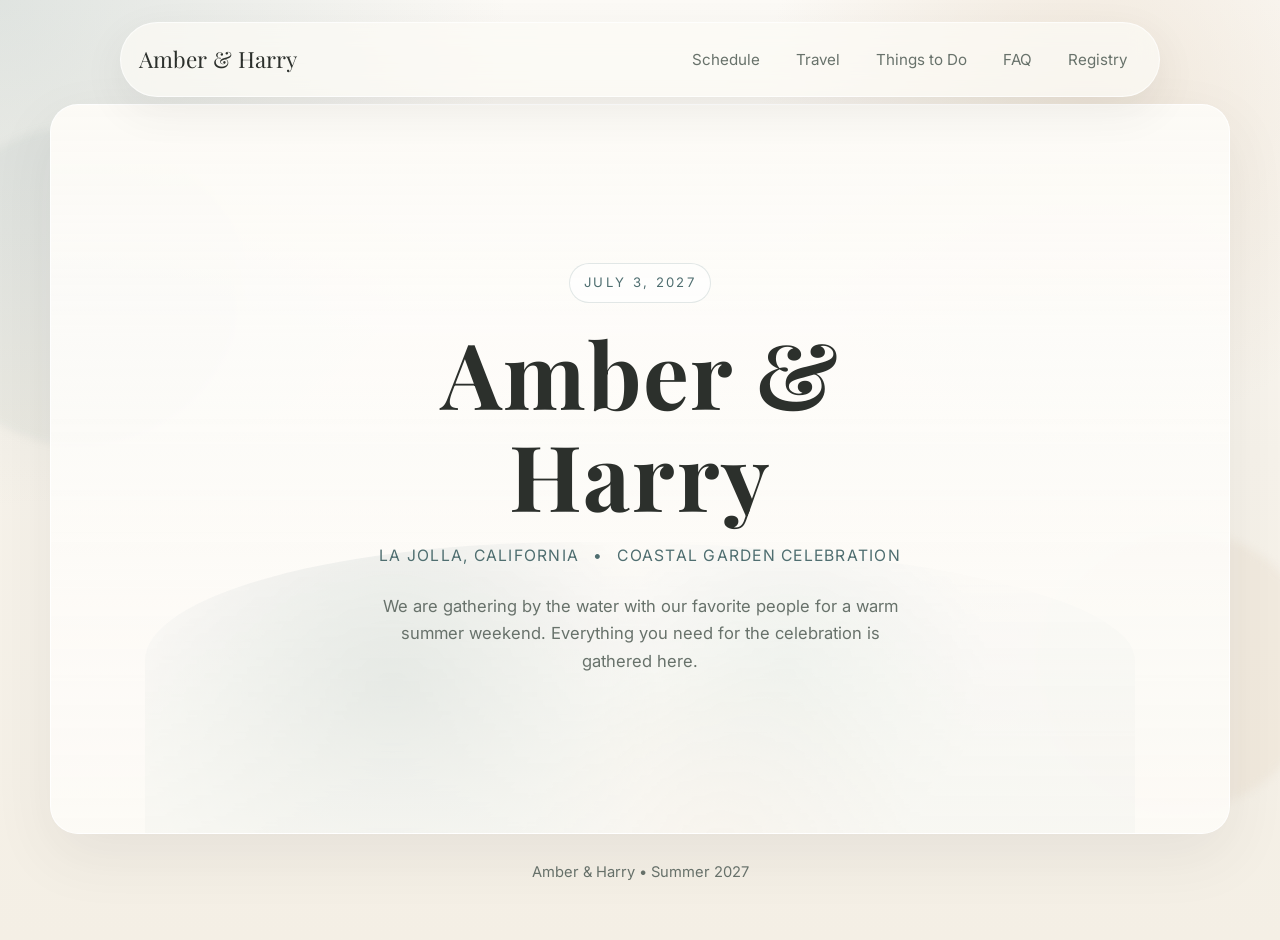
==== index.html @ a706f2f2 "Initial commit" ====
<!DOCTYPE html>
<html lang="en">
<head>
    <meta charset="UTF-8">
    <meta name="viewport" content="width=device-width, initial-scale=1.0">
    <title>Amber & Harry Wedding</title>
    <link rel="preconnect" href="https://fonts.googleapis.com">
    <link rel="preconnect" href="https://fonts.gstatic.com" crossorigin>
    <link href="https://fonts.googleapis.com/css2?family=Inter:wght@400;500;600;700&family=Playfair+Display:wght@600;700&display=swap" rel="stylesheet">
    <link rel="stylesheet" href="styles.css">
</head>
<body>
    <div class="site-shell">
        <nav class="navbar" aria-label="Primary">
            <a class="brand-link" href="index.html">Amber &amp; Harry</a>
            <div class="nav-right">
                <a href="schedule.html">Schedule</a>
                <a href="travel.html">Travel</a>
                <a href="things-to-do.html">Things to Do</a>
                <a href="faq.html">FAQ</a>
                <a href="registry.html">Registry</a>
            </div>
        </nav>

        <main class="hero panel">
            <div class="hero-content">
                <span class="hero-kicker">July 3, 2027</span>
                <h1>Amber &amp; Harry</h1>
                <div class="hero-details">
                    <span>La Jolla, California</span>
                    <span>•</span>
                    <span>Coastal garden celebration</span>
                </div>
                <p class="hero-summary">
                    We are gathering by the water with our favorite people for a warm summer weekend. Everything you need for the celebration is gathered here.
                </p>
            </div>
        </main>

        <footer>
            <p>Amber &amp; Harry • Summer 2027</p>
        </footer>
    </div>
</body>
</html>
---- styles.css ----
:root {
    --bg: #f6f2ea;
    --bg-soft: #fcfaf5;
    --surface: rgba(255, 255, 255, 0.72);
    --surface-strong: rgba(255, 255, 255, 0.88);
    --text: #2c302c;
    --muted: #68726b;
    --accent: #6e8b8a;
    --accent-deep: #4f6e70;
    --sand: #e6d7c4;
    --line: rgba(79, 110, 112, 0.22);
    --shadow: 0 22px 60px rgba(62, 70, 66, 0.08);
    --container: 780px;
    --radius: 28px;
}

* {
    box-sizing: border-box;
    margin: 0;
    padding: 0;
}

html {
    scroll-behavior: smooth;
}

body {
    min-height: 100vh;
    font-family: "Inter", sans-serif;
    color: var(--text);
    background:
        radial-gradient(circle at top left, rgba(110, 139, 138, 0.2), transparent 32%),
        radial-gradient(circle at 85% 12%, rgba(230, 215, 196, 0.55), transparent 24%),
        linear-gradient(180deg, #fcfaf6 0%, var(--bg) 48%, #f4efe5 100%);
    line-height: 1.65;
    padding: 104px 24px 48px;
}

body::before,
body::after {
    content: "";
    position: fixed;
    z-index: -1;
    border-radius: 999px;
    filter: blur(4px);
    pointer-events: none;
}

body::before {
    width: 320px;
    height: 320px;
    top: 14%;
    left: -80px;
    background: rgba(110, 139, 138, 0.08);
}

body::after {
    width: 280px;
    height: 280px;
    right: -40px;
    bottom: 10%;
    background: rgba(230, 215, 196, 0.28);
}

a {
    color: inherit;
}

img,
svg {
    display: block;
}

h1,
h2,
h3,
h4 {
    font-family: "Playfair Display", serif;
    font-weight: 700;
    letter-spacing: 0.02em;
    line-height: 1.12;
}

p {
    color: var(--muted);
}

.site-shell {
    max-width: 1180px;
    margin: 0 auto;
}

.container {
    width: min(100%, var(--container));
    margin: 0 auto;
}

.navbar {
    position: fixed;
    top: 22px;
    left: 50%;
    transform: translateX(-50%);
    width: min(calc(100% - 28px), 1040px);
    display: flex;
    align-items: center;
    justify-content: space-between;
    gap: 20px;
    padding: 14px 18px;
    border: 1px solid rgba(255, 255, 255, 0.65);
    border-radius: 999px;
    background: rgba(252, 250, 245, 0.76);
    backdrop-filter: blur(14px);
    box-shadow: 0 14px 40px rgba(62, 70, 66, 0.08);
    z-index: 20;
}

.brand-link {
    text-decoration: none;
    font-family: "Playfair Display", serif;
    font-size: 1.4rem;
    color: var(--text);
}

.nav-right {
    display: flex;
    align-items: center;
    justify-content: center;
    gap: 8px;
    flex-wrap: wrap;
}

.nav-right a {
    text-decoration: none;
    color: var(--muted);
    font-size: 0.95rem;
    padding: 10px 14px;
    border-radius: 999px;
    transition: color 180ms ease, background-color 180ms ease, transform 180ms ease;
}

.nav-right a:hover,
.nav-right a.active {
    color: var(--text);
    background: rgba(110, 139, 138, 0.11);
    transform: translateY(-1px);
}

.page {
    padding: 36px 0 64px;
}

.page-header {
    text-align: center;
    margin-bottom: 52px;
}

.eyebrow {
    display: inline-block;
    margin-bottom: 16px;
    color: var(--accent-deep);
    font-size: 0.8rem;
    font-weight: 600;
    letter-spacing: 0.22em;
    text-transform: uppercase;
}

.page-header h1 {
    font-size: clamp(2.6rem, 6vw, 4rem);
    margin-bottom: 14px;
}

.page-header p {
    max-width: 620px;
    margin: 0 auto;
    font-size: 1.02rem;
}

.panel {
    background: linear-gradient(180deg, var(--surface-strong), var(--surface));
    border: 1px solid rgba(255, 255, 255, 0.8);
    border-radius: var(--radius);
    box-shadow: var(--shadow);
}

.hero {
    position: relative;
    overflow: hidden;
    min-height: calc(100vh - 170px);
    padding: clamp(72px, 12vw, 120px) 28px;
    display: grid;
    place-items: center;
}

.hero::before {
    content: "";
    position: absolute;
    inset: auto 8% -18% 8%;
    height: 58%;
    background:
        radial-gradient(circle at 25% 35%, rgba(110, 139, 138, 0.48), transparent 34%),
        radial-gradient(circle at 65% 30%, rgba(163, 192, 189, 0.38), transparent 28%),
        radial-gradient(circle at 58% 72%, rgba(230, 215, 196, 0.78), transparent 30%),
        linear-gradient(180deg, rgba(255, 255, 255, 0) 0%, rgba(96, 137, 144, 0.26) 100%);
    border-radius: 44% 56% 0 0 / 28% 28% 0 0;
    opacity: 0.95;
}

.hero::after {
    content: "";
    position: absolute;
    inset: 0;
    background:
        linear-gradient(180deg, rgba(252, 250, 245, 0.95) 0%, rgba(252, 250, 245, 0.4) 32%, rgba(252, 250, 245, 0.82) 100%);
    pointer-events: none;
}

.hero-content {
    position: relative;
    z-index: 1;
    text-align: center;
    max-width: 680px;
}

.hero-kicker {
    display: inline-block;
    margin-bottom: 18px;
    padding: 8px 14px;
    border: 1px solid rgba(110, 139, 138, 0.2);
    border-radius: 999px;
    background: rgba(255, 255, 255, 0.54);
    color: var(--accent-deep);
    font-size: 0.82rem;
    letter-spacing: 0.18em;
    text-transform: uppercase;
}

.hero h1 {
    font-size: clamp(3.4rem, 8vw, 5.7rem);
    margin-bottom: 18px;
}

.hero-details {
    display: flex;
    justify-content: center;
    gap: 14px;
    flex-wrap: wrap;
    margin-bottom: 24px;
    color: var(--accent-deep);
    font-size: 0.98rem;
    letter-spacing: 0.08em;
    text-transform: uppercase;
}

.hero-summary {
    max-width: 520px;
    margin: 0 auto;
    font-size: 1.04rem;
}

.btn {
    display: inline-flex;
    align-items: center;
    justify-content: center;
    gap: 8px;
    min-height: 46px;
    padding: 0 18px;
    border: 1px solid rgba(79, 110, 112, 0.22);
    border-radius: 999px;
    background: rgba(255, 255, 255, 0.6);
    color: var(--text);
    text-decoration: none;
    font-weight: 600;
    transition: transform 180ms ease, background-color 180ms ease, border-color 180ms ease;
}

.btn:hover {
    transform: translateY(-1px);
    border-color: rgba(79, 110, 112, 0.42);
    background: rgba(255, 255, 255, 0.82);
}

.btn-primary {
    background: var(--accent-deep);
    border-color: var(--accent-deep);
    color: #f8f4ec;
}

.btn-primary:hover {
    background: #446264;
    border-color: #446264;
}

.schedule-list,
.travel-stack,
.recommendation-list {
    display: grid;
    gap: 22px;
}

.schedule-item {
    display: grid;
    grid-template-columns: minmax(0, 1fr) 1px minmax(0, 1.2fr);
    align-items: stretch;
    gap: 26px;
    padding: 30px 32px;
}

.schedule-main,
.schedule-side {
    display: flex;
    flex-direction: column;
    justify-content: center;
    gap: 8px;
}

.schedule-main h2 {
    font-size: 1.8rem;
}

.schedule-time {
    color: var(--accent-deep);
    font-weight: 600;
    letter-spacing: 0.14em;
    text-transform: uppercase;
    font-size: 0.85rem;
}

.schedule-divider {
    background: linear-gradient(180deg, transparent 0%, var(--line) 18%, var(--line) 82%, transparent 100%);
}

.schedule-side h3 {
    font-size: 1.3rem;
}

.schedule-side p {
    font-size: 0.98rem;
}

.travel-overview,
.registry-copy {
    text-align: center;
    margin-bottom: 34px;
}

.location-meta {
    display: grid;
    gap: 10px;
    margin: 6px 0 2px;
}

.location-address {
    color: var(--muted);
    font-size: 0.95rem;
}

.travel-stack {
    gap: 20px;
}

.travel-item {
    padding: 28px 30px;
    text-align: center;
}

.travel-icon {
    width: 52px;
    height: 52px;
    margin: 0 auto 16px;
    display: grid;
    place-items: center;
    border-radius: 50%;
    background: rgba(110, 139, 138, 0.12);
    color: var(--accent-deep);
}

.travel-item h2,
.travel-item h3 {
    font-size: 1.55rem;
    margin-bottom: 10px;
}

.travel-meta {
    margin: 10px 0 18px;
    color: var(--accent-deep);
    font-weight: 600;
    letter-spacing: 0.06em;
    text-transform: uppercase;
    font-size: 0.82rem;
}

.filter-bar {
    display: flex;
    justify-content: center;
    flex-wrap: wrap;
    gap: 10px;
    margin-bottom: 30px;
}

.filter-button {
    appearance: none;
    border: 1px solid rgba(79, 110, 112, 0.18);
    background: rgba(255, 255, 255, 0.56);
    color: var(--muted);
    border-radius: 999px;
    padding: 11px 18px;
    font: inherit;
    font-weight: 600;
    cursor: pointer;
    transition: background-color 180ms ease, color 180ms ease, transform 180ms ease, border-color 180ms ease;
}

.filter-button:hover {
    transform: translateY(-1px);
    border-color: rgba(79, 110, 112, 0.34);
}

.filter-button.is-active {
    background: var(--accent-deep);
    color: #f8f4ec;
    border-color: var(--accent-deep);
}

.recommendation-list {
    gap: 18px;
}

.recommendation {
    padding: 28px 30px;
    text-align: center;
}

.recommendation-tag {
    display: inline-block;
    margin-bottom: 12px;
    color: var(--accent-deep);
    font-size: 0.76rem;
    font-weight: 700;
    letter-spacing: 0.18em;
    text-transform: uppercase;
}

.recommendation h2,
.recommendation h3 {
    font-size: 1.5rem;
    margin-bottom: 10px;
}

.recommendation p {
    margin-bottom: 18px;
}

.recommendation[hidden] {
    display: none;
}

.registry {
    min-height: calc(100vh - 240px);
    display: grid;
    place-items: center;
}

.faq-list {
    display: grid;
    gap: 18px;
}

.faq-item {
    padding: 0;
    overflow: hidden;
}

.faq-item summary {
    list-style: none;
    display: flex;
    align-items: center;
    justify-content: space-between;
    gap: 20px;
    width: 100%;
    padding: 24px 28px;
    cursor: pointer;
}

.faq-item summary::-webkit-details-marker {
    display: none;
}

.faq-item summary:focus-visible {
    outline: 2px solid rgba(79, 110, 112, 0.45);
    outline-offset: -2px;
    border-radius: var(--radius);
}

.faq-question {
    font-size: 1.35rem;
}

.faq-toggle {
    flex: 0 0 auto;
    color: var(--accent-deep);
    font-size: 1.5rem;
    line-height: 1;
    transition: transform 180ms ease, color 180ms ease;
}

.faq-item[open] .faq-toggle {
    transform: rotate(-90deg);
}

.faq-answer {
    padding: 0 28px 24px;
}

.faq-answer p {
    max-width: 620px;
}

.registry-card {
    padding: clamp(36px, 8vw, 60px);
    text-align: center;
}

.registry-card h1 {
    font-size: clamp(2.6rem, 6vw, 4rem);
    margin-bottom: 14px;
}

.registry-card p {
    max-width: 560px;
    margin: 0 auto 26px;
}

footer {
    padding: 26px 0 8px;
    text-align: center;
}

footer p {
    color: var(--muted);
    font-size: 0.92rem;
}

@media (max-width: 900px) {
    body {
        padding-top: 122px;
    }

    .navbar {
        width: min(calc(100% - 20px), 980px);
        top: 16px;
        border-radius: 28px;
        padding: 14px;
        flex-direction: column;
    }

    .brand-link {
        font-size: 1.3rem;
    }
}

@media (max-width: 720px) {
    body {
        padding: 132px 16px 32px;
    }

    .page {
        padding: 20px 0 44px;
    }

    .page-header {
        margin-bottom: 34px;
    }

    .hero {
        min-height: calc(100vh - 210px);
        padding: 64px 22px;
    }

    .hero-details {
        gap: 8px;
        font-size: 0.85rem;
    }

    .schedule-item {
        grid-template-columns: 1fr;
        gap: 18px;
        padding: 26px 22px;
    }

    .schedule-divider {
        display: none;
    }

    .travel-item,
    .recommendation,
    .registry-card {
        padding: 24px 22px;
    }
}
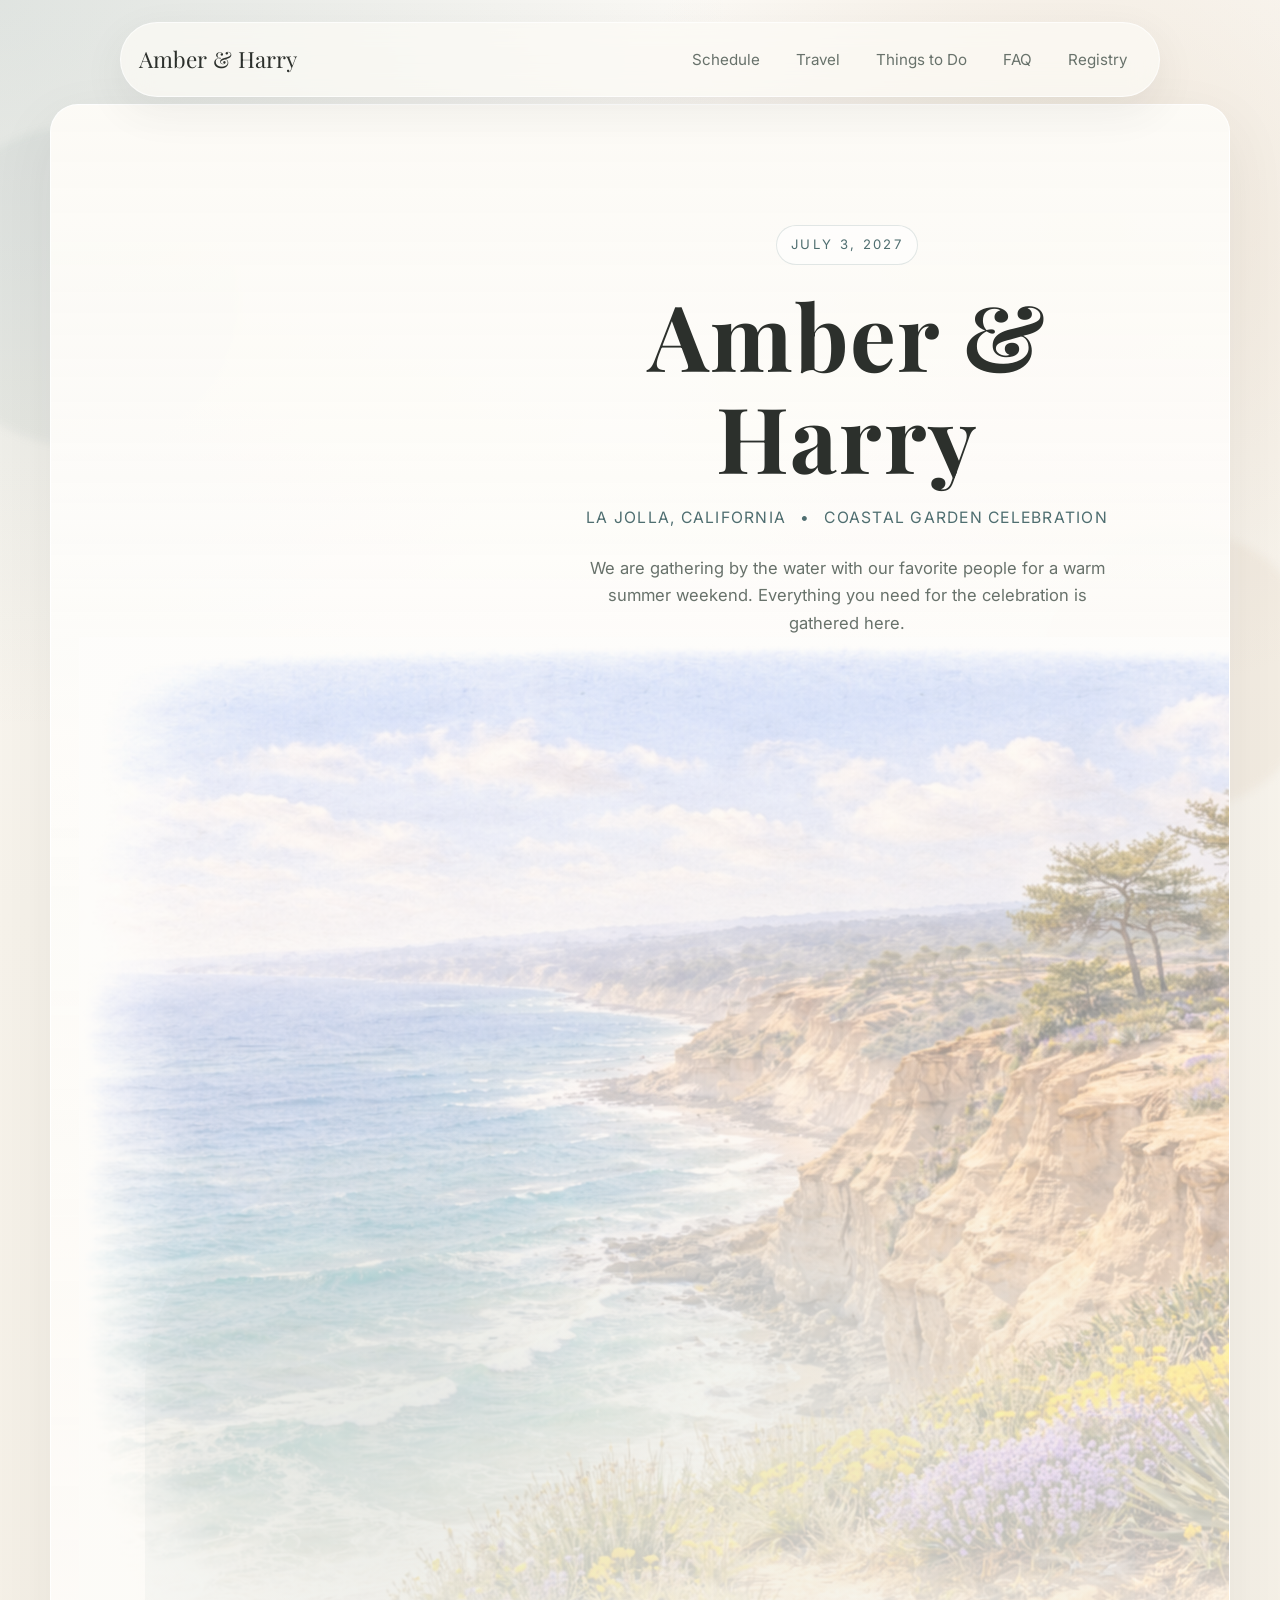
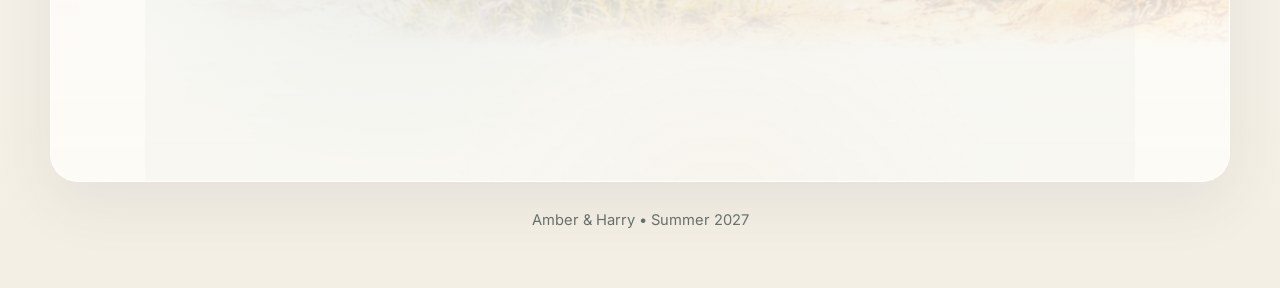
==== commit 6df2ef10: "Update index.html" ====
--- a/index.html
+++ b/index.html
@@ -35,6 +35,11 @@
                     We are gathering by the water with our favorite people for a warm summer weekend. Everything you need for the celebration is gathered here.
                 </p>
             </div>
+            <div class="hero-media">
+                <figure class="editorial-image editorial-image--hero">
+                    <img src="images/Torrey Pines.png" alt="Coastal Torrey Pines landscape">
+                </figure>
+            </div>
         </main>
 
         <footer>
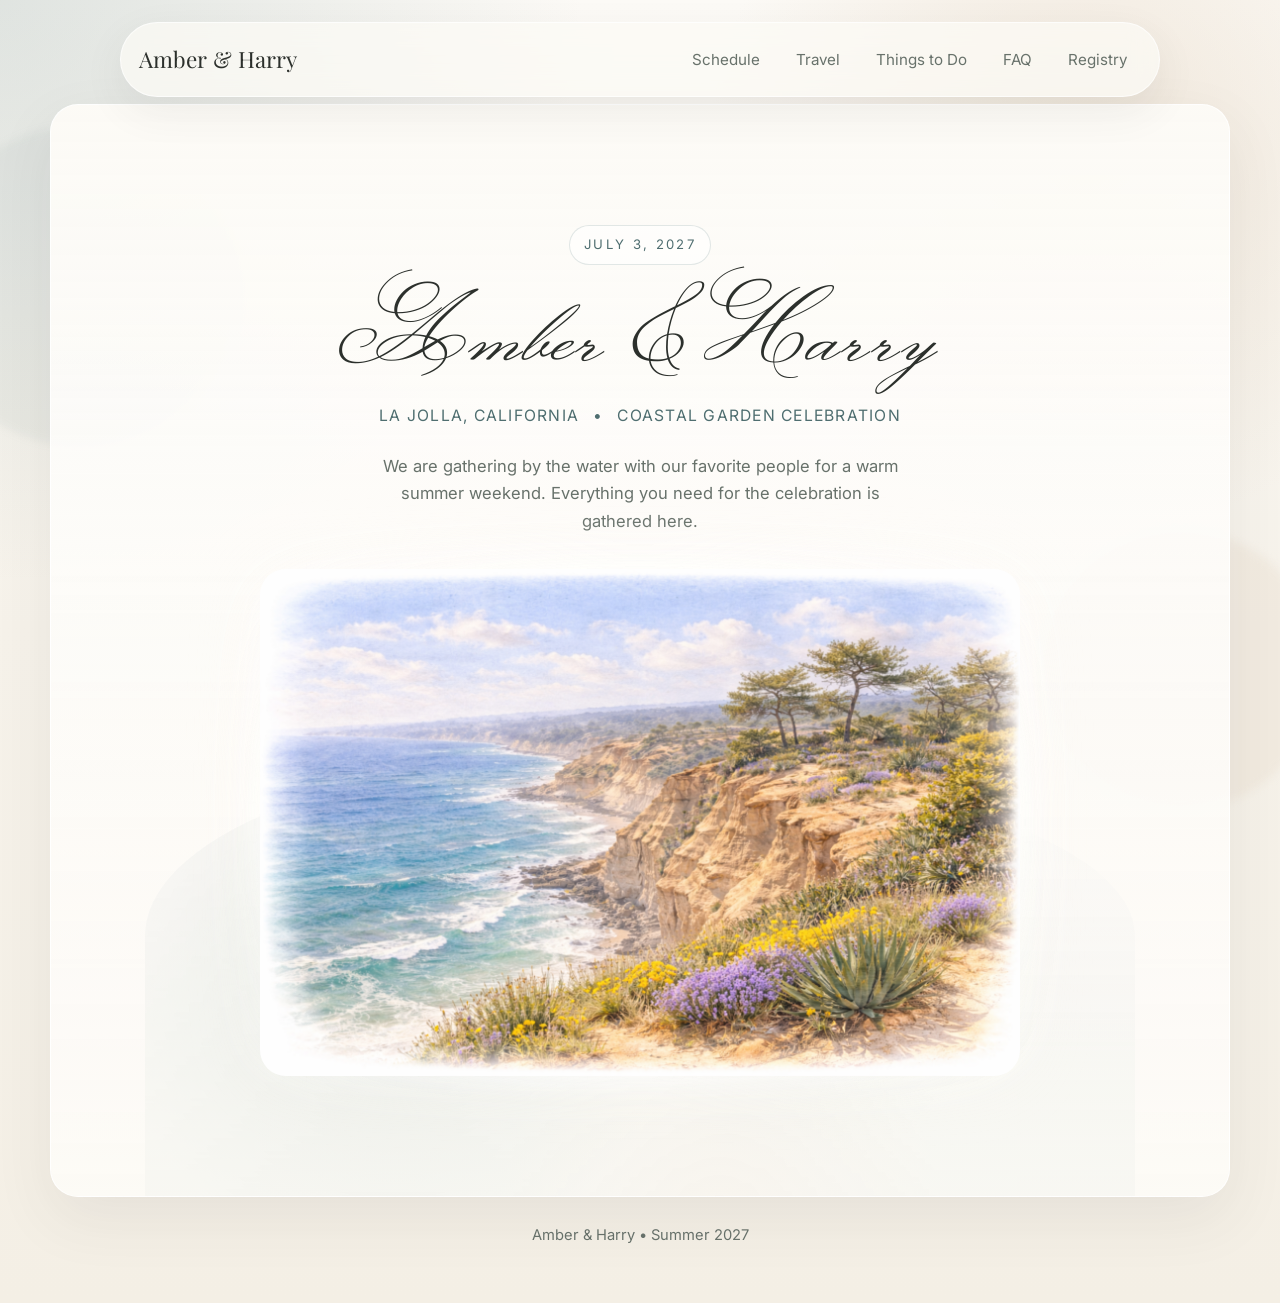
==== commit 159a0070: "New font" ====
--- a/index.html
+++ b/index.html
@@ -6,7 +6,7 @@
     <title>Amber & Harry Wedding</title>
     <link rel="preconnect" href="https://fonts.googleapis.com">
     <link rel="preconnect" href="https://fonts.gstatic.com" crossorigin>
-    <link href="https://fonts.googleapis.com/css2?family=Inter:wght@400;500;600;700&family=Playfair+Display:wght@600;700&display=swap" rel="stylesheet">
+    <link href="https://fonts.googleapis.com/css2?family=Inter:wght@400;500;600;700&family=Playfair+Display:wght@600;700&family=Monsieur+La+Doulaise:wght@400&display=swap" rel="stylesheet">
     <link rel="stylesheet" href="styles.css">
 </head>
 <body>
--- a/styles.css
+++ b/styles.css
@@ -75,8 +75,8 @@
 h2,
 h3,
 h4 {
-    font-family: "Playfair Display", serif;
-    font-weight: 700;
+    font-family: "Monsieur La Doulaise", serif;
+    font-weight: 400;
     letter-spacing: 0.02em;
     line-height: 1.12;
 }
@@ -221,6 +221,72 @@
     max-width: 680px;
 }
 
+.hero-media {
+    position: relative;
+    z-index: 1;
+    width: min(100%, 760px);
+    margin: 34px auto 0;
+    isolation: isolate;
+}
+
+.hero-media::before,
+.page-media::before {
+    content: "";
+    position: absolute;
+    inset: -10px;
+    z-index: -2;
+    background:
+        radial-gradient(ellipse at center, rgba(255, 255, 255, 1) 0%, rgba(255, 255, 255, 1) 22%, rgba(255, 255, 255, 0.96) 40%, rgba(255, 255, 255, 0.74) 58%, rgba(255, 255, 255, 0.28) 76%, rgba(246, 242, 234, 0) 100%);
+    border-radius: calc(var(--radius) + 18px);
+    filter: blur(12px);
+    pointer-events: none;
+}
+
+.hero-media::after,
+.page-media::after {
+    content: "";
+    position: absolute;
+    inset: -34px;
+    z-index: -3;
+    background:
+        radial-gradient(ellipse at center, rgba(255, 255, 255, 0.82) 0%, rgba(255, 255, 255, 0.62) 28%, rgba(255, 255, 255, 0.34) 48%, rgba(252, 249, 243, 0.14) 68%, rgba(246, 242, 234, 0) 100%);
+    border-radius: calc(var(--radius) + 32px);
+    filter: blur(20px);
+    opacity: 1;
+    pointer-events: none;
+}
+
+.editorial-image {
+    position: relative;
+    overflow: hidden;
+    border-radius: calc(var(--radius) - 2px);
+    background: transparent;
+}
+
+.editorial-image::after {
+    content: "";
+    position: absolute;
+    inset: 0;
+    background:
+        radial-gradient(ellipse at center, rgba(255, 255, 255, 0.14) 0%, rgba(255, 255, 255, 0.08) 44%, rgba(255, 255, 255, 0) 100%);
+    pointer-events: none;
+}
+
+.editorial-image img {
+    width: 100%;
+    height: auto;
+    object-fit: fill;
+}
+
+.editorial-image--hero {
+    aspect-ratio: auto;
+}
+
+.editorial-image--page {
+    aspect-ratio: auto;
+    margin-bottom: 0;
+}
+
 .hero-kicker {
     display: inline-block;
     margin-bottom: 18px;
@@ -340,6 +406,7 @@
 .travel-overview,
 .registry-copy {
     text-align: center;
+    padding-top: 50px;
     margin-bottom: 34px;
 }
 
@@ -515,6 +582,12 @@
     max-width: 620px;
 }
 
+.page-media {
+    position: relative;
+    margin-bottom: 25px;
+    isolation: isolate;
+}
+
 .registry-card {
     padding: clamp(36px, 8vw, 60px);
     text-align: center;
@@ -576,6 +649,11 @@
         padding: 64px 22px;
     }
 
+    .hero-media,
+    .page-media {
+        margin-top: 28px;
+    }
+
     .hero-details {
         gap: 8px;
         font-size: 0.85rem;
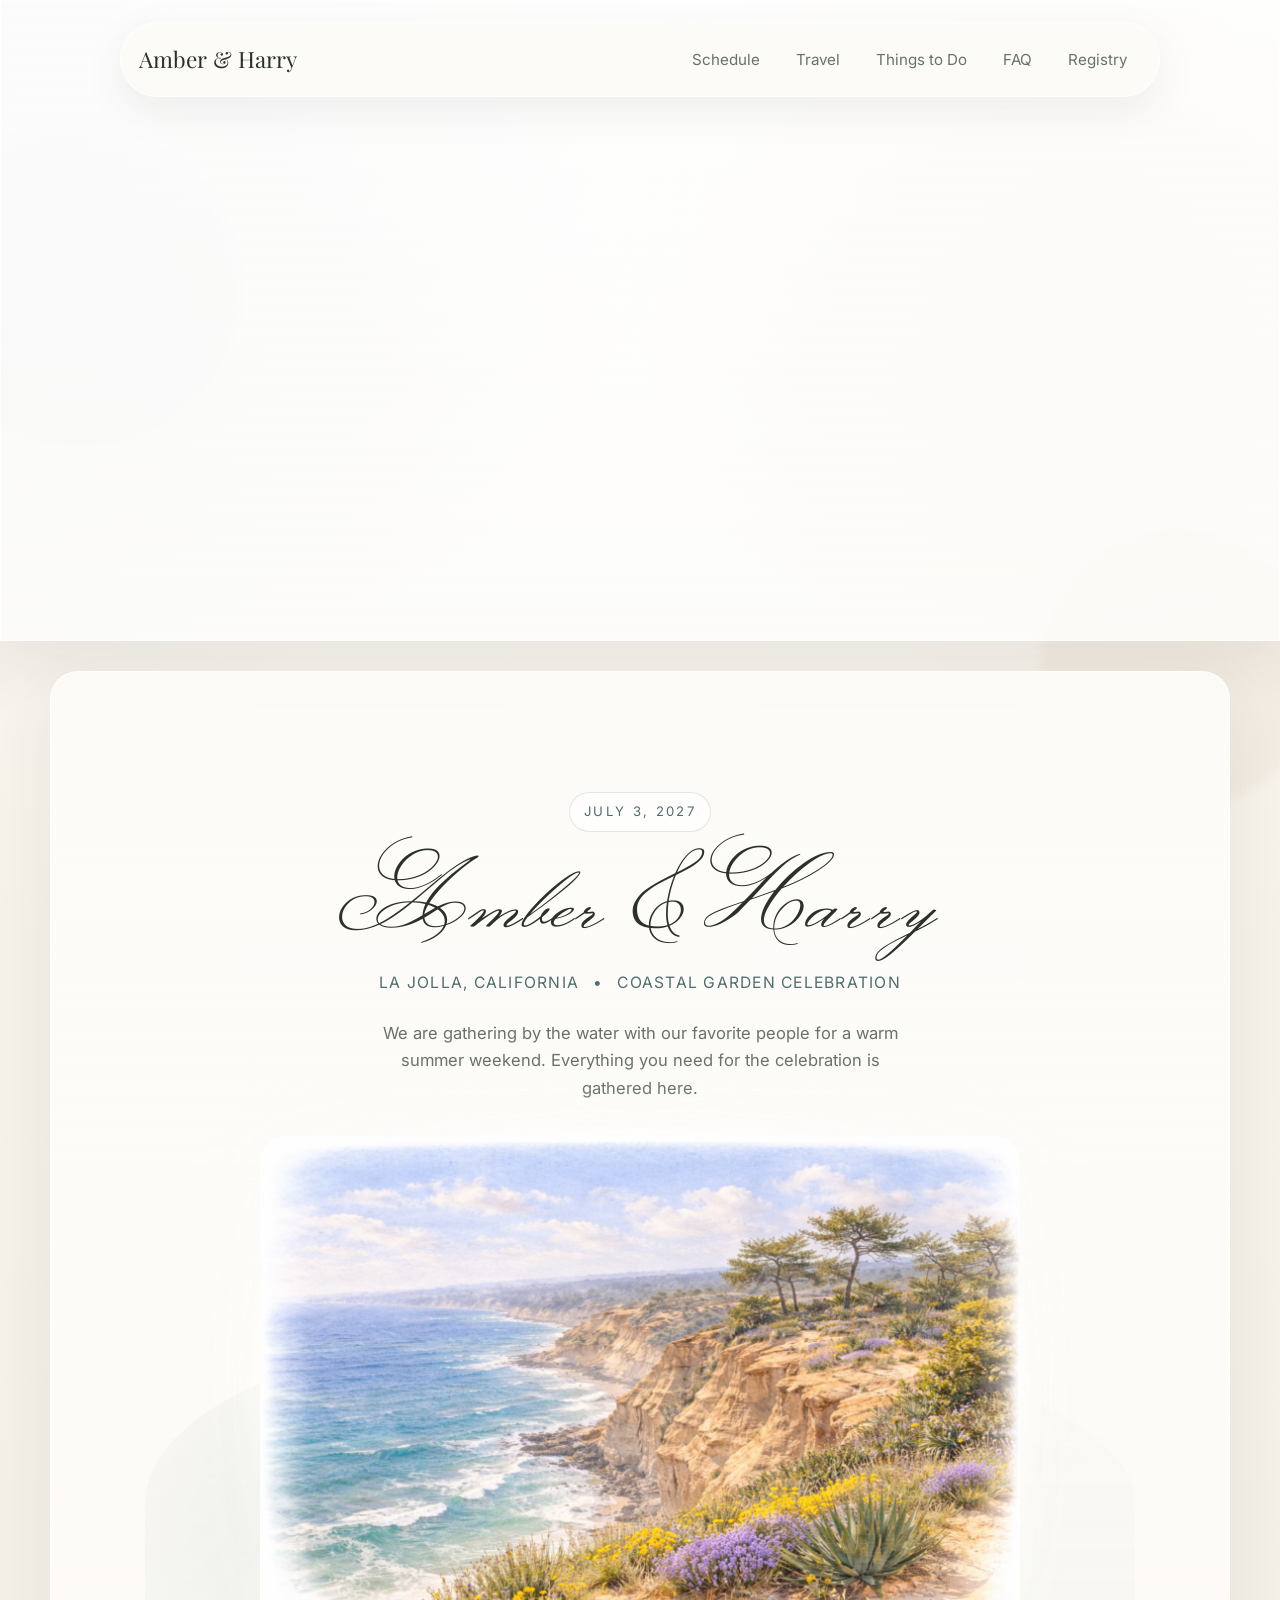
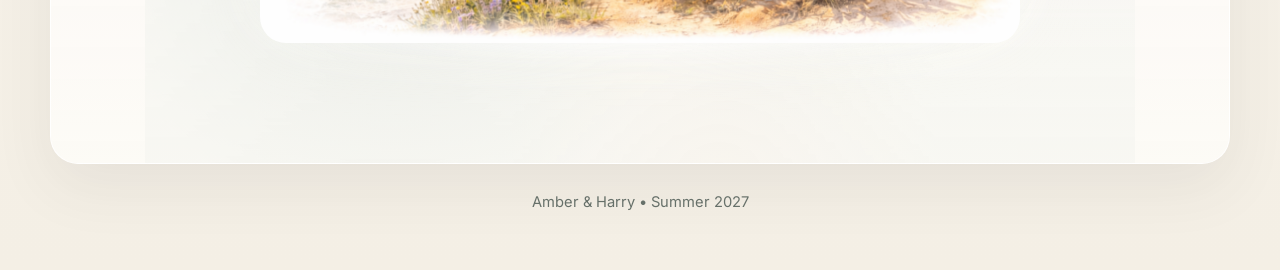
==== commit 9158766e: "Homepage video" ====
--- a/index.html
+++ b/index.html
@@ -9,7 +9,14 @@
     <link href="https://fonts.googleapis.com/css2?family=Inter:wght@400;500;600;700&family=Playfair+Display:wght@600;700&family=Monsieur+La+Doulaise:wght@400&display=swap" rel="stylesheet">
     <link rel="stylesheet" href="styles.css">
 </head>
-<body>
+<body class="homepage">
+    <section class="lead-video panel" aria-label="Sunset video">
+        <video autoplay muted loop playsinline preload="metadata">
+            <source src="assets/Sunset.m4v" type="video/mp4">
+            Your browser does not support the wedding homepage video.
+        </video>
+    </section>
+
     <div class="site-shell">
         <nav class="navbar" aria-label="Primary">
             <a class="brand-link" href="index.html">Amber &amp; Harry</a>
--- a/styles.css
+++ b/styles.css
@@ -34,6 +34,10 @@
         linear-gradient(180deg, #fcfaf6 0%, var(--bg) 48%, #f4efe5 100%);
     line-height: 1.65;
     padding: 104px 24px 48px;
+}
+
+body.homepage {
+    padding-top: 0;
 }
 
 body::before,
@@ -182,6 +186,21 @@
     box-shadow: var(--shadow);
 }
 
+.lead-video {
+    overflow: hidden;
+    margin-bottom: 30px;
+    width: 100vw;
+    margin-left: calc(50% - 50vw);
+    margin-right: calc(50% - 50vw);
+    border-radius: 0;
+}
+
+.lead-video video {
+    display: block;
+    width: 100%;
+    height: auto;
+}
+
 .hero {
     position: relative;
     overflow: hidden;
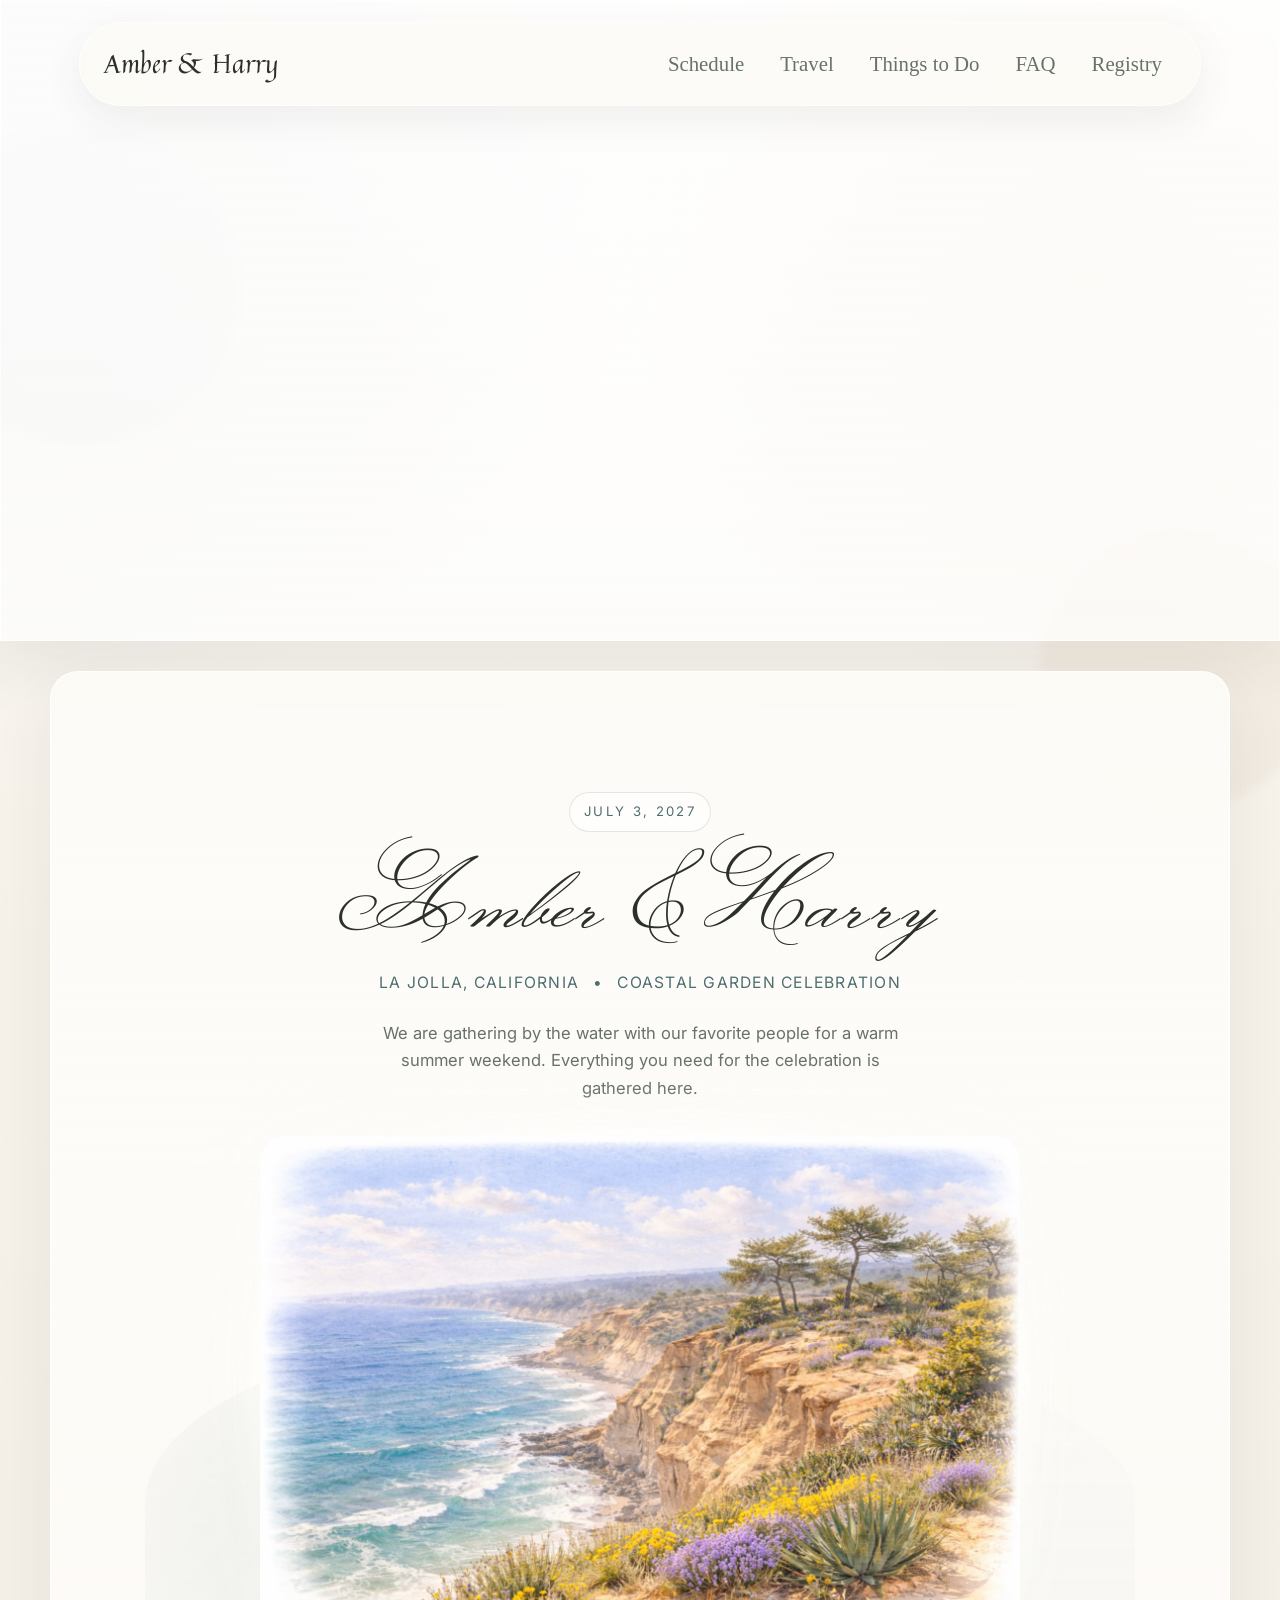
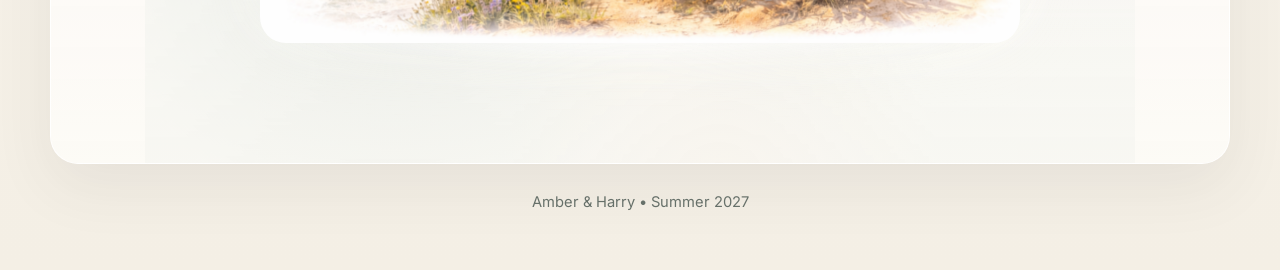
==== commit dbdaab68: "New fonts" ====
--- a/index.html
+++ b/index.html
@@ -6,7 +6,7 @@
     <title>Amber & Harry Wedding</title>
     <link rel="preconnect" href="https://fonts.googleapis.com">
     <link rel="preconnect" href="https://fonts.gstatic.com" crossorigin>
-    <link href="https://fonts.googleapis.com/css2?family=Inter:wght@400;500;600;700&family=Playfair+Display:wght@600;700&family=Monsieur+La+Doulaise:wght@400&display=swap" rel="stylesheet">
+    <link href="https://fonts.googleapis.com/css2?family=Inter:wght@400;500;600;700&family=Playfair+Display:wght@600;700&family=Quintessential:wght@400&family=Clicker+Script:wght@400&family=Monsieur+La+Doulaise:wght@400&family=Garamond:wght@400&display=swap" rel="stylesheet">
     <link rel="stylesheet" href="styles.css">
 </head>
 <body class="homepage">
--- a/styles.css
+++ b/styles.css
@@ -104,12 +104,12 @@
     top: 22px;
     left: 50%;
     transform: translateX(-50%);
-    width: min(calc(100% - 28px), 1040px);
+    width: min(calc(100% - 28px), 1122px);
     display: flex;
     align-items: center;
     justify-content: space-between;
     gap: 20px;
-    padding: 14px 18px;
+    padding: 14px 24px;
     border: 1px solid rgba(255, 255, 255, 0.65);
     border-radius: 999px;
     background: rgba(252, 250, 245, 0.76);
@@ -120,8 +120,8 @@
 
 .brand-link {
     text-decoration: none;
-    font-family: "Playfair Display", serif;
-    font-size: 1.4rem;
+    font-family: "Quintessential", serif;
+    font-size: 1.6rem;
     color: var(--text);
 }
 
@@ -136,7 +136,8 @@
 .nav-right a {
     text-decoration: none;
     color: var(--muted);
-    font-size: 0.95rem;
+    font-family: "Garamond";
+    font-size: 1.3rem;
     padding: 10px 14px;
     border-radius: 999px;
     transition: color 180ms ease, background-color 180ms ease, transform 180ms ease;
@@ -540,6 +541,309 @@
     display: none;
 }
 
+.things-shell {
+    width: min(100%, 1340px);
+    margin: 0 auto;
+    padding: 0 24px;
+}
+
+.things-filter-bar-wrap {
+    margin-bottom: 24px;
+}
+
+.things-filter-bar {
+    margin-bottom: 0;
+    padding: 12px 16px;
+}
+
+.things-layout {
+    display: grid;
+    grid-template-columns: minmax(320px, 420px) minmax(0, 1fr);
+    gap: 26px;
+    align-items: start;
+}
+
+.things-map-column {
+    position: sticky;
+    top: 112px;
+}
+
+.things-map-frame {
+    position: relative;
+    padding: 14px;
+}
+
+.things-map {
+    width: 100%;
+    height: min(68vh, 720px);
+    min-height: 520px;
+    border-radius: calc(var(--radius) - 8px);
+    overflow: hidden;
+    background: rgba(255, 255, 255, 0.78);
+}
+
+.things-map .leaflet-control-attribution {
+    font-size: 0.7rem;
+}
+
+.map-reset-zoom {
+    position: absolute;
+    top: 24px;
+    right: 24px;
+    z-index: 500;
+    min-height: 38px;
+    padding: 0 14px;
+    border: 1px solid rgba(79, 110, 112, 0.18);
+    border-radius: 999px;
+    background: rgba(255, 252, 247, 0.96);
+    color: var(--text);
+    font: inherit;
+    font-size: 0.8rem;
+    font-weight: 700;
+    letter-spacing: 0.08em;
+    text-transform: uppercase;
+    cursor: pointer;
+    box-shadow: 0 14px 24px rgba(30, 39, 44, 0.12);
+}
+
+.map-reset-zoom:hover {
+    border-color: rgba(79, 110, 112, 0.3);
+    background: rgba(255, 255, 255, 0.99);
+}
+
+.things-map-legend {
+    display: flex;
+    flex-wrap: wrap;
+    gap: 12px 18px;
+    justify-content: center;
+    margin-top: 14px;
+    color: var(--muted);
+    font-size: 0.78rem;
+    font-weight: 600;
+    letter-spacing: 0.06em;
+    text-transform: uppercase;
+}
+
+.legend-item {
+    display: inline-flex;
+    align-items: center;
+    gap: 8px;
+}
+
+.legend-dot {
+    width: 11px;
+    height: 11px;
+    border-radius: 50%;
+    display: inline-block;
+}
+
+.legend-dot--eat-drink {
+    background: #b96f57;
+}
+
+.legend-dot--fun {
+    background: #4e7a82;
+}
+
+.legend-dot--nature {
+    background: #7c8a52;
+}
+
+.things-list {
+    min-width: 0;
+}
+
+.things-list .recommendation-list {
+    gap: 20px;
+}
+
+.things-list .recommendation {
+    display: grid;
+    gap: 16px;
+    transition: transform 180ms ease, box-shadow 180ms ease, border-color 180ms ease;
+}
+
+.things-list .recommendation:hover,
+.things-list .recommendation:focus-within {
+    transform: translateY(-2px);
+    border-color: rgba(79, 110, 112, 0.22);
+    box-shadow: 0 20px 36px rgba(40, 44, 55, 0.08);
+}
+
+.recommendation-photo-slot {
+    min-height: 168px;
+    border-radius: calc(var(--radius) - 8px);
+    display: grid;
+    place-items: center;
+    text-align: center;
+    background:
+        radial-gradient(circle at top left, rgba(184, 141, 113, 0.22), transparent 44%),
+        radial-gradient(circle at bottom right, rgba(78, 122, 130, 0.18), transparent 48%),
+        linear-gradient(135deg, rgba(255, 252, 247, 0.96), rgba(245, 239, 229, 0.88));
+    border: 1px solid rgba(79, 110, 112, 0.12);
+    overflow: hidden;
+}
+
+.recommendation-photo-slot span {
+    color: var(--muted);
+    font-size: 0.72rem;
+    font-weight: 700;
+    letter-spacing: 0.16em;
+    text-transform: uppercase;
+}
+
+.map-marker {
+    position: relative;
+    display: block;
+    width: 24px;
+    height: 24px;
+    transition: transform 180ms ease;
+}
+
+.map-marker::before {
+    content: "";
+    position: absolute;
+    inset: 0;
+    border-radius: 50% 50% 50% 0;
+    transform: rotate(-45deg);
+    background: currentColor;
+    box-shadow: 0 12px 24px rgba(30, 39, 44, 0.16);
+    transition: box-shadow 180ms ease;
+}
+
+.map-marker::after {
+    content: "";
+    position: absolute;
+    left: 50%;
+    bottom: -7px;
+    width: 12px;
+    height: 4px;
+    margin-left: -6px;
+    border-radius: 999px;
+    background: rgba(42, 52, 58, 0.12);
+    filter: blur(1px);
+    transition: transform 180ms ease, opacity 180ms ease;
+}
+
+.map-marker__core {
+    position: absolute;
+    left: 50%;
+    top: 50%;
+    z-index: 1;
+    width: 9px;
+    height: 9px;
+    border-radius: 50%;
+    background: rgba(255, 255, 255, 0.92);
+    transform: translate(-50%, -50%);
+}
+
+.map-marker--eat-drink {
+    color: #b96f57;
+}
+
+.map-marker--fun {
+    color: #4e7a82;
+}
+
+.map-marker--nature {
+    color: #7c8a52;
+}
+
+.map-landmark {
+    display: inline-flex;
+}
+
+.map-landmark__badge {
+    width: 32px;
+    height: 32px;
+    border-radius: 50%;
+    display: inline-flex;
+    align-items: center;
+    justify-content: center;
+    color: #f8f4ec;
+    font-size: 0.95rem;
+    font-weight: 700;
+    box-shadow: 0 12px 24px rgba(30, 39, 44, 0.18);
+}
+
+.map-landmark--wedding .map-landmark__badge {
+    background: #9f6c73;
+}
+
+.map-landmark--airport .map-landmark__badge {
+    background: #4e7a82;
+}
+
+.leaflet-marker-icon.is-active .map-marker {
+    animation: map-pin-hop 1s ease-in-out infinite;
+}
+
+.leaflet-marker-icon.is-active .map-marker::before {
+    box-shadow: 0 16px 28px rgba(30, 39, 44, 0.22);
+}
+
+.leaflet-marker-icon.is-active .map-marker--eat-drink::before {
+    background: #cc826b;
+}
+
+.leaflet-marker-icon.is-active .map-marker--fun::before {
+    background: #5c8c95;
+}
+
+.leaflet-marker-icon.is-active .map-marker--nature::before {
+    background: #8f9d63;
+}
+
+.leaflet-marker-icon.is-active .map-marker::after {
+    animation: map-pin-shadow 1.05s ease-in-out infinite;
+}
+
+.map-tooltip {
+    background: rgba(255, 252, 247, 0.98);
+    border: 1px solid rgba(79, 110, 112, 0.14);
+    border-radius: 999px;
+    box-shadow: 0 14px 24px rgba(30, 39, 44, 0.12);
+    color: var(--text);
+    font-family: "Inter", sans-serif;
+    font-size: 0.76rem;
+    font-weight: 700;
+    letter-spacing: 0.08em;
+    padding: 7px 12px;
+    text-transform: uppercase;
+}
+
+.map-tooltip::before {
+    display: none;
+}
+
+@keyframes map-pin-hop {
+    0%,
+    100% {
+        transform: translate3d(0, 0, 0) scale(1);
+    }
+    50% {
+        transform: translate3d(0, -11px, 0) scale(1.04);
+    }
+}
+
+@keyframes map-pin-shadow {
+    0%,
+    100% {
+        transform: scale(1);
+        opacity: 1;
+    }
+
+    45% {
+        transform: scale(0.84);
+        opacity: 0.74;
+    }
+
+    75% {
+        transform: scale(0.9);
+        opacity: 0.82;
+    }
+}
+
 .registry {
     min-height: calc(100vh - 240px);
     display: grid;
@@ -648,6 +952,32 @@
     .brand-link {
         font-size: 1.3rem;
     }
+
+    .things-shell {
+        width: min(100%, var(--container));
+        padding: 0;
+    }
+
+    .things-filter-bar-wrap {
+        margin-bottom: 22px;
+    }
+
+    .things-filter-bar {
+        padding: 0;
+        border: 0;
+        border-radius: 0;
+        background: transparent;
+        backdrop-filter: none;
+        box-shadow: none;
+    }
+
+    .things-layout {
+        grid-template-columns: 1fr;
+    }
+
+    .things-map-column {
+        display: none;
+    }
 }
 
 @media (max-width: 720px) {
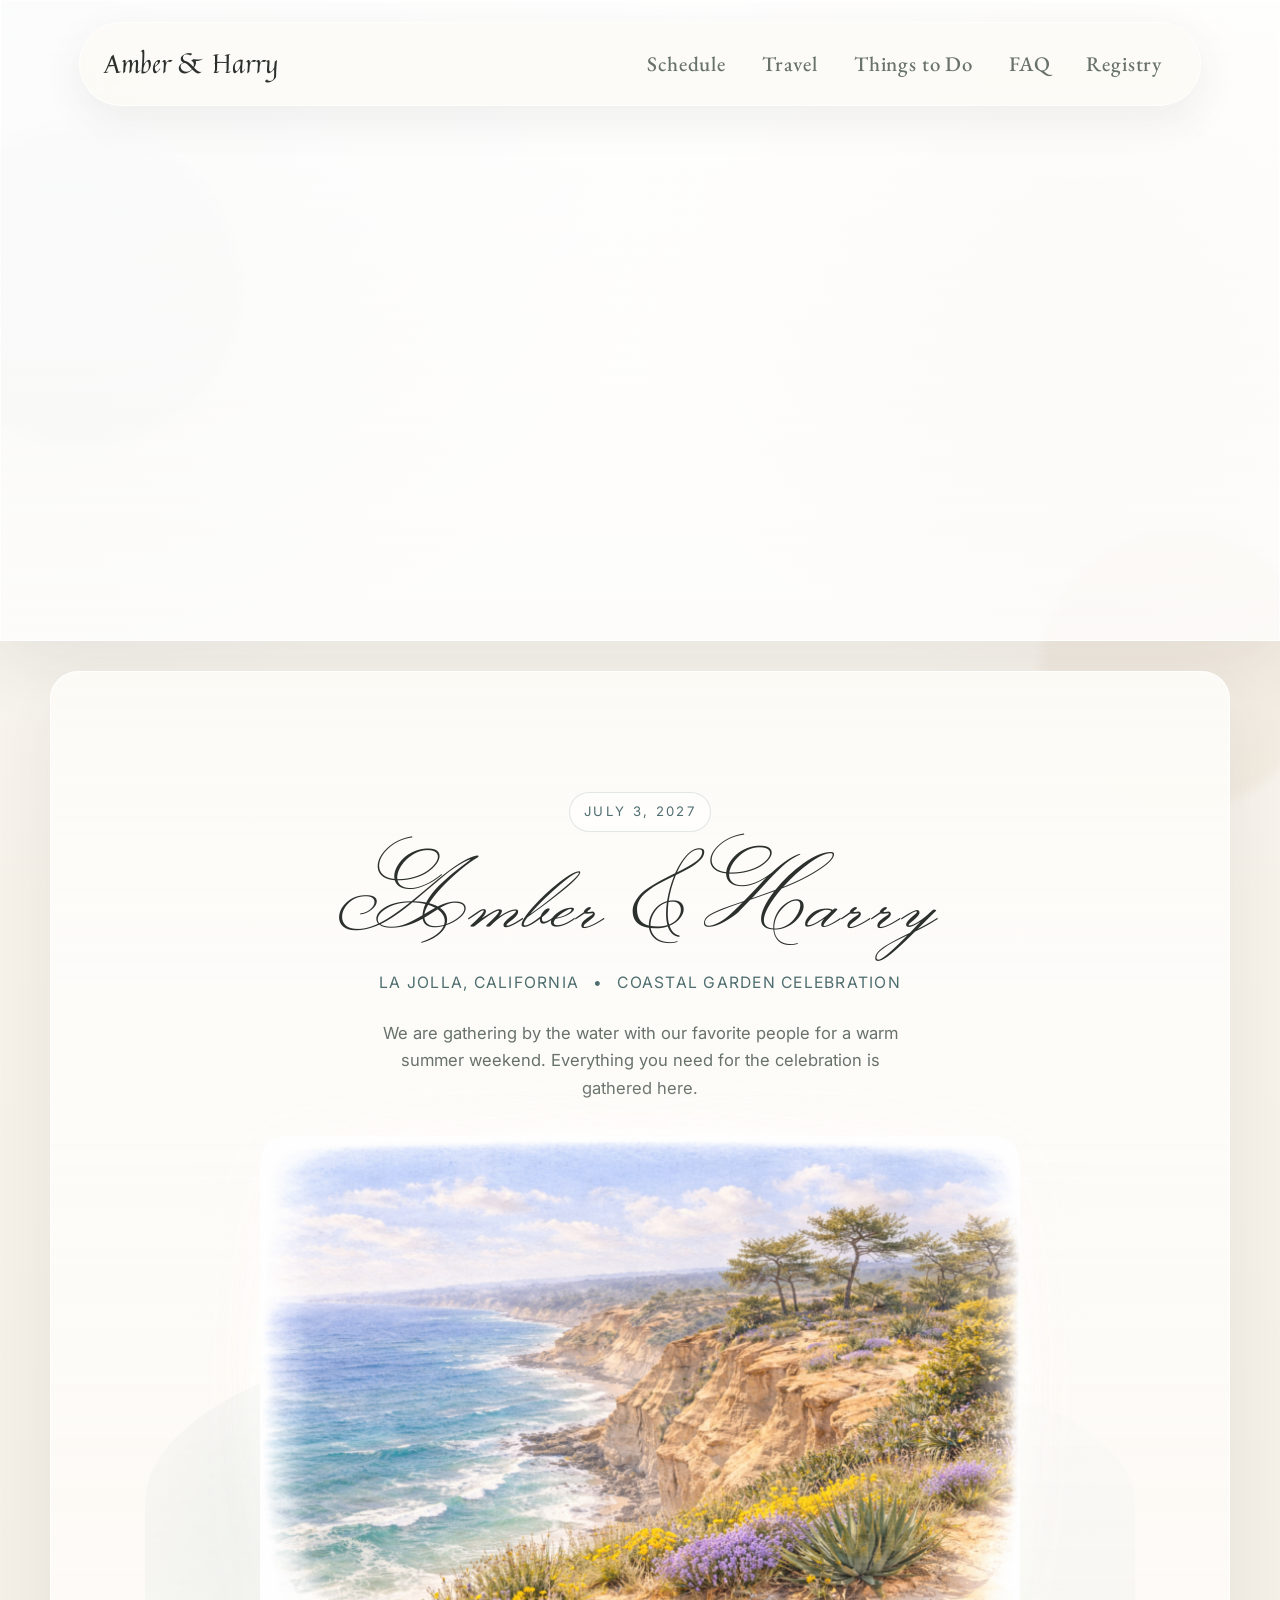
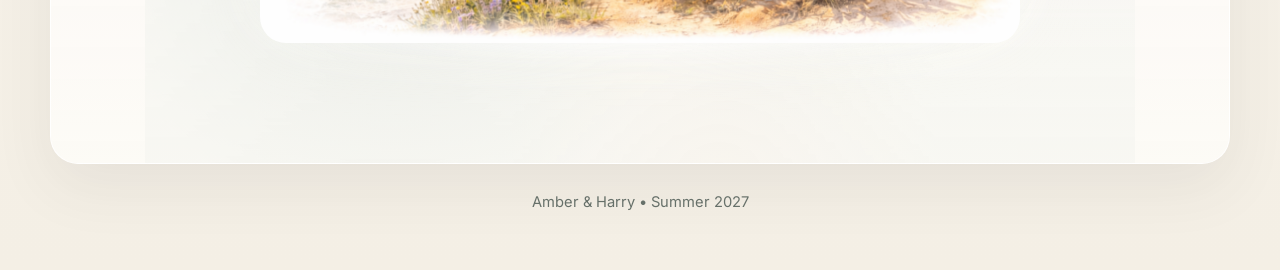
==== commit fa7f5222: "New nav bar" ====
--- a/index.html
+++ b/index.html
@@ -6,7 +6,7 @@
     <title>Amber & Harry Wedding</title>
     <link rel="preconnect" href="https://fonts.googleapis.com">
     <link rel="preconnect" href="https://fonts.gstatic.com" crossorigin>
-    <link href="https://fonts.googleapis.com/css2?family=Inter:wght@400;500;600;700&family=Playfair+Display:wght@600;700&family=Quintessential:wght@400&family=Clicker+Script:wght@400&family=Monsieur+La+Doulaise:wght@400&family=Garamond:wght@400&display=swap" rel="stylesheet">
+    <link href="https://fonts.googleapis.com/css2?family=EB+Garamond:wght@500;600&family=Inter:wght@400;500;600;700&family=Playfair+Display:wght@600;700&family=Quintessential:wght@400&family=Monsieur+La+Doulaise:wght@400&display=swap" rel="stylesheet">
     <link rel="stylesheet" href="styles.css">
 </head>
 <body class="homepage">
@@ -21,6 +21,18 @@
         <nav class="navbar" aria-label="Primary">
             <a class="brand-link" href="index.html">Amber &amp; Harry</a>
             <div class="nav-right">
+                <a href="schedule.html">Schedule</a>
+                <a href="travel.html">Travel</a>
+                <a href="things-to-do.html">Things to Do</a>
+                <a href="faq.html">FAQ</a>
+                <a href="registry.html">Registry</a>
+            </div>
+            <button class="nav-toggle" type="button" aria-label="Open navigation" aria-expanded="false" aria-controls="primary-menu-home">
+                <span></span>
+                <span></span>
+                <span></span>
+            </button>
+            <div class="nav-menu" id="primary-menu-home">
                 <a href="schedule.html">Schedule</a>
                 <a href="travel.html">Travel</a>
                 <a href="things-to-do.html">Things to Do</a>
@@ -53,5 +65,6 @@
             <p>Amber &amp; Harry • Summer 2027</p>
         </footer>
     </div>
+    <script src="nav.js"></script>
 </body>
 </html>
--- a/styles.css
+++ b/styles.css
@@ -79,10 +79,14 @@
 h2,
 h3,
 h4 {
-    font-family: "Monsieur La Doulaise", serif;
+    font-family: "Quintessential", serif;
     font-weight: 400;
     letter-spacing: 0.02em;
     line-height: 1.12;
+}
+
+.hero-content h1 {
+    font-family: "Monsieur La Doulaise", serif;
 }
 
 p {
@@ -136,8 +140,10 @@
 .nav-right a {
     text-decoration: none;
     color: var(--muted);
-    font-family: "Garamond";
+    font-family: "EB Garamond", serif;
     font-size: 1.3rem;
+    font-weight: 500;
+    letter-spacing: 0.04em;
     padding: 10px 14px;
     border-radius: 999px;
     transition: color 180ms ease, background-color 180ms ease, transform 180ms ease;
@@ -148,6 +154,79 @@
     color: var(--text);
     background: rgba(110, 139, 138, 0.11);
     transform: translateY(-1px);
+}
+
+.nav-toggle {
+    display: none;
+    width: 46px;
+    height: 46px;
+    padding: 0;
+    border: 1px solid rgba(79, 110, 112, 0.16);
+    border-radius: 50%;
+    background: rgba(255, 255, 255, 0.58);
+    color: var(--text);
+    cursor: pointer;
+    position: relative;
+    flex: 0 0 auto;
+}
+
+.nav-toggle span {
+    position: absolute;
+    left: 50%;
+    width: 18px;
+    height: 2px;
+    border-radius: 999px;
+    background: currentColor;
+    transition: transform 180ms ease, opacity 180ms ease;
+    transform: translateX(-50%);
+}
+
+.nav-toggle span:nth-child(1) {
+    top: 16px;
+}
+
+.nav-toggle span:nth-child(2) {
+    top: 22px;
+}
+
+.nav-toggle span:nth-child(3) {
+    top: 28px;
+}
+
+.navbar.is-open .nav-toggle span:nth-child(1) {
+    top: 22px;
+    transform: translateX(-50%) rotate(45deg);
+}
+
+.navbar.is-open .nav-toggle span:nth-child(2) {
+    opacity: 0;
+}
+
+.navbar.is-open .nav-toggle span:nth-child(3) {
+    top: 22px;
+    transform: translateX(-50%) rotate(-45deg);
+}
+
+.nav-menu {
+    display: none;
+}
+
+.nav-menu a {
+    text-decoration: none;
+    color: var(--muted);
+    font-family: "EB Garamond", serif;
+    font-size: 1.3rem;
+    font-weight: 500;
+    letter-spacing: 0.04em;
+    padding: 10px 12px;
+    border-radius: 14px;
+    transition: color 180ms ease, background-color 180ms ease;
+}
+
+.nav-menu a:hover,
+.nav-menu a.active {
+    color: var(--text);
+    background: rgba(110, 139, 138, 0.11);
 }
 
 .page {
@@ -663,6 +742,10 @@
     transition: transform 180ms ease, box-shadow 180ms ease, border-color 180ms ease;
 }
 
+.things-list .recommendation[hidden] {
+    display: none;
+}
+
 .things-list .recommendation:hover,
 .things-list .recommendation:focus-within {
     transform: translateY(-2px);
@@ -945,12 +1028,41 @@
         width: min(calc(100% - 20px), 980px);
         top: 16px;
         border-radius: 28px;
-        padding: 14px;
-        flex-direction: column;
+        padding: 12px 14px;
+        align-items: center;
     }
 
     .brand-link {
         font-size: 1.3rem;
+    }
+
+    .nav-right {
+        display: none;
+    }
+
+    .nav-toggle {
+        display: inline-flex;
+        align-items: center;
+        justify-content: center;
+    }
+
+    .nav-menu {
+        position: absolute;
+        top: calc(100% + 10px);
+        left: 0;
+        right: 0;
+        padding: 12px;
+        border: 1px solid rgba(255, 255, 255, 0.72);
+        border-radius: 22px;
+        background: rgba(252, 250, 245, 0.94);
+        backdrop-filter: blur(14px);
+        box-shadow: 0 18px 34px rgba(62, 70, 66, 0.1);
+        grid-template-columns: 1fr;
+        gap: 6px;
+    }
+
+    .navbar.is-open .nav-menu {
+        display: grid;
     }
 
     .things-shell {
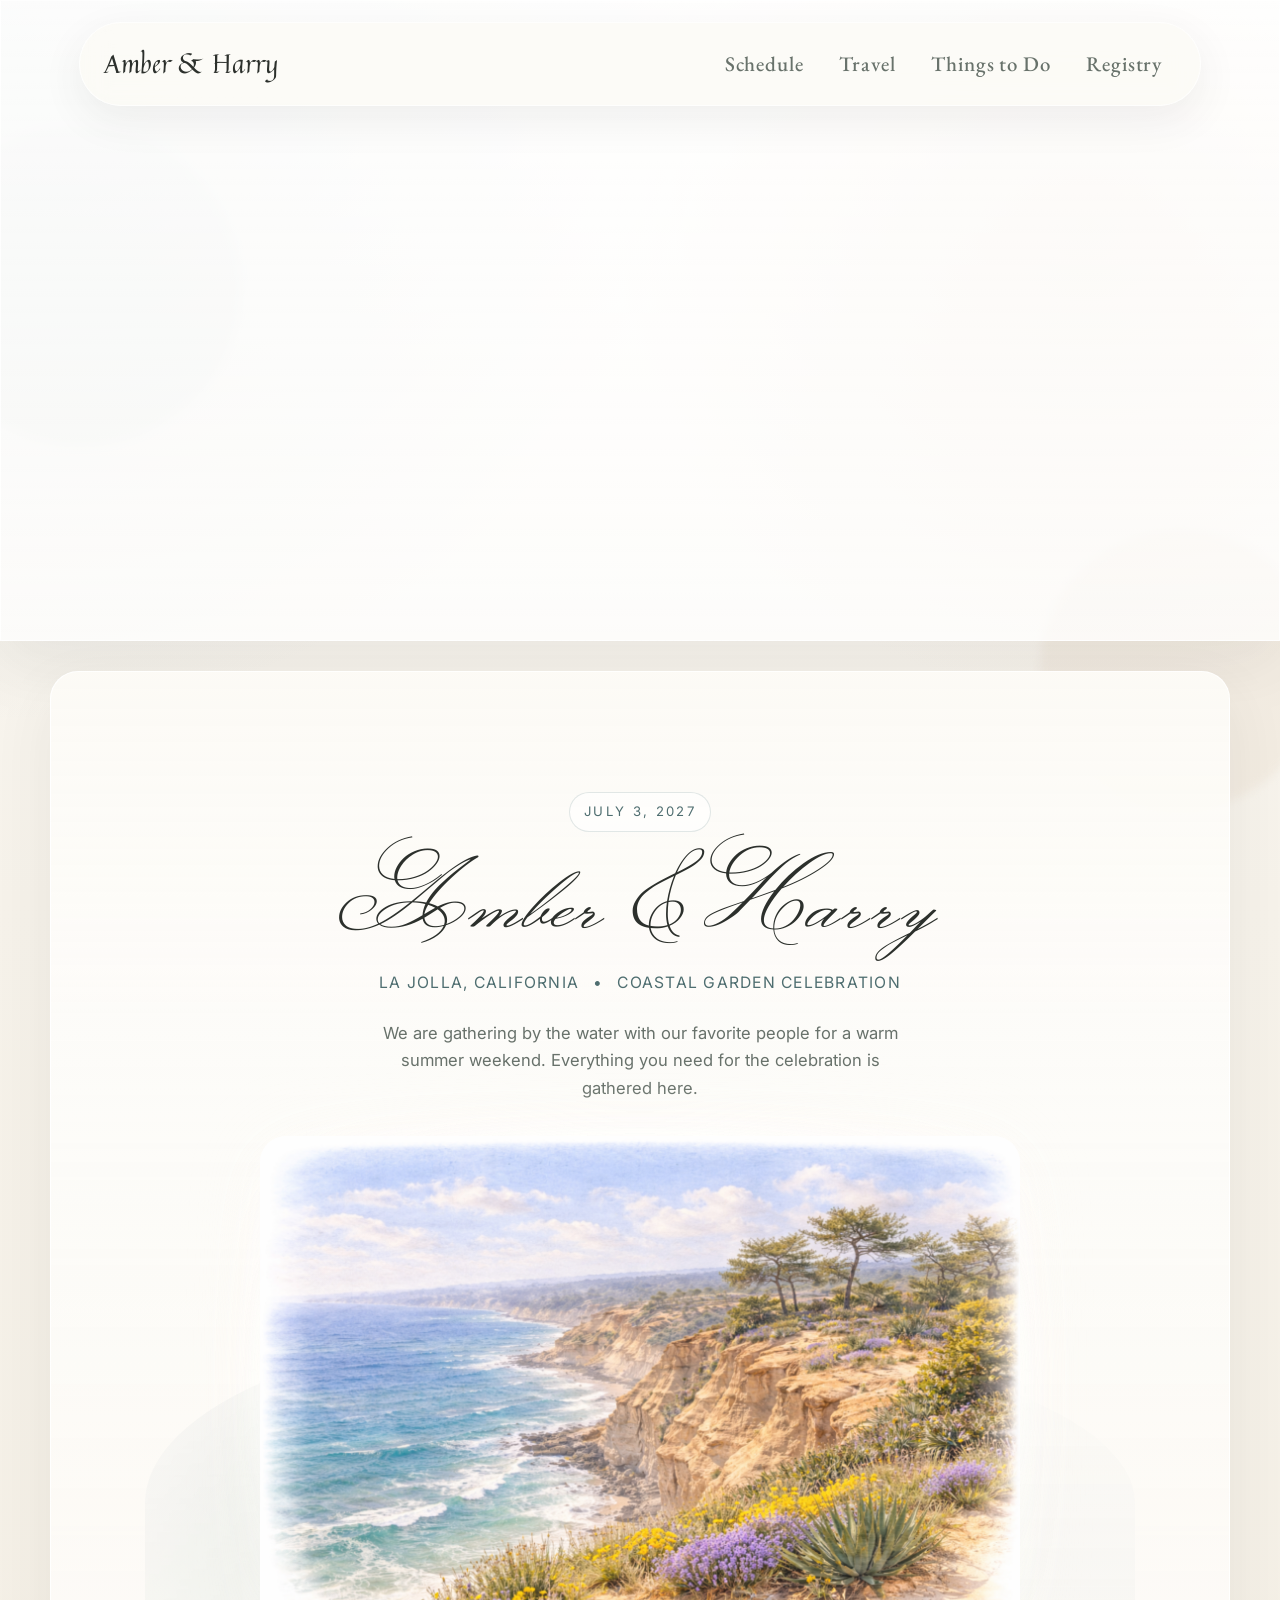
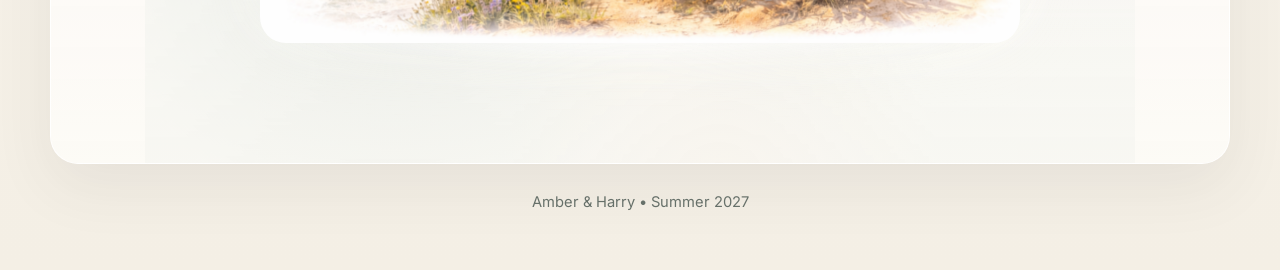
==== commit f7cb8e3b: "Hide faq" ====
--- a/index.html
+++ b/index.html
@@ -24,7 +24,7 @@
                 <a href="schedule.html">Schedule</a>
                 <a href="travel.html">Travel</a>
                 <a href="things-to-do.html">Things to Do</a>
-                <a href="faq.html">FAQ</a>
+                <!-- <a href="faq.html">FAQ</a> -->
                 <a href="registry.html">Registry</a>
             </div>
             <button class="nav-toggle" type="button" aria-label="Open navigation" aria-expanded="false" aria-controls="primary-menu-home">
@@ -36,7 +36,7 @@
                 <a href="schedule.html">Schedule</a>
                 <a href="travel.html">Travel</a>
                 <a href="things-to-do.html">Things to Do</a>
-                <a href="faq.html">FAQ</a>
+                <!-- <a href="faq.html">FAQ</a> -->
                 <a href="registry.html">Registry</a>
             </div>
         </nav>
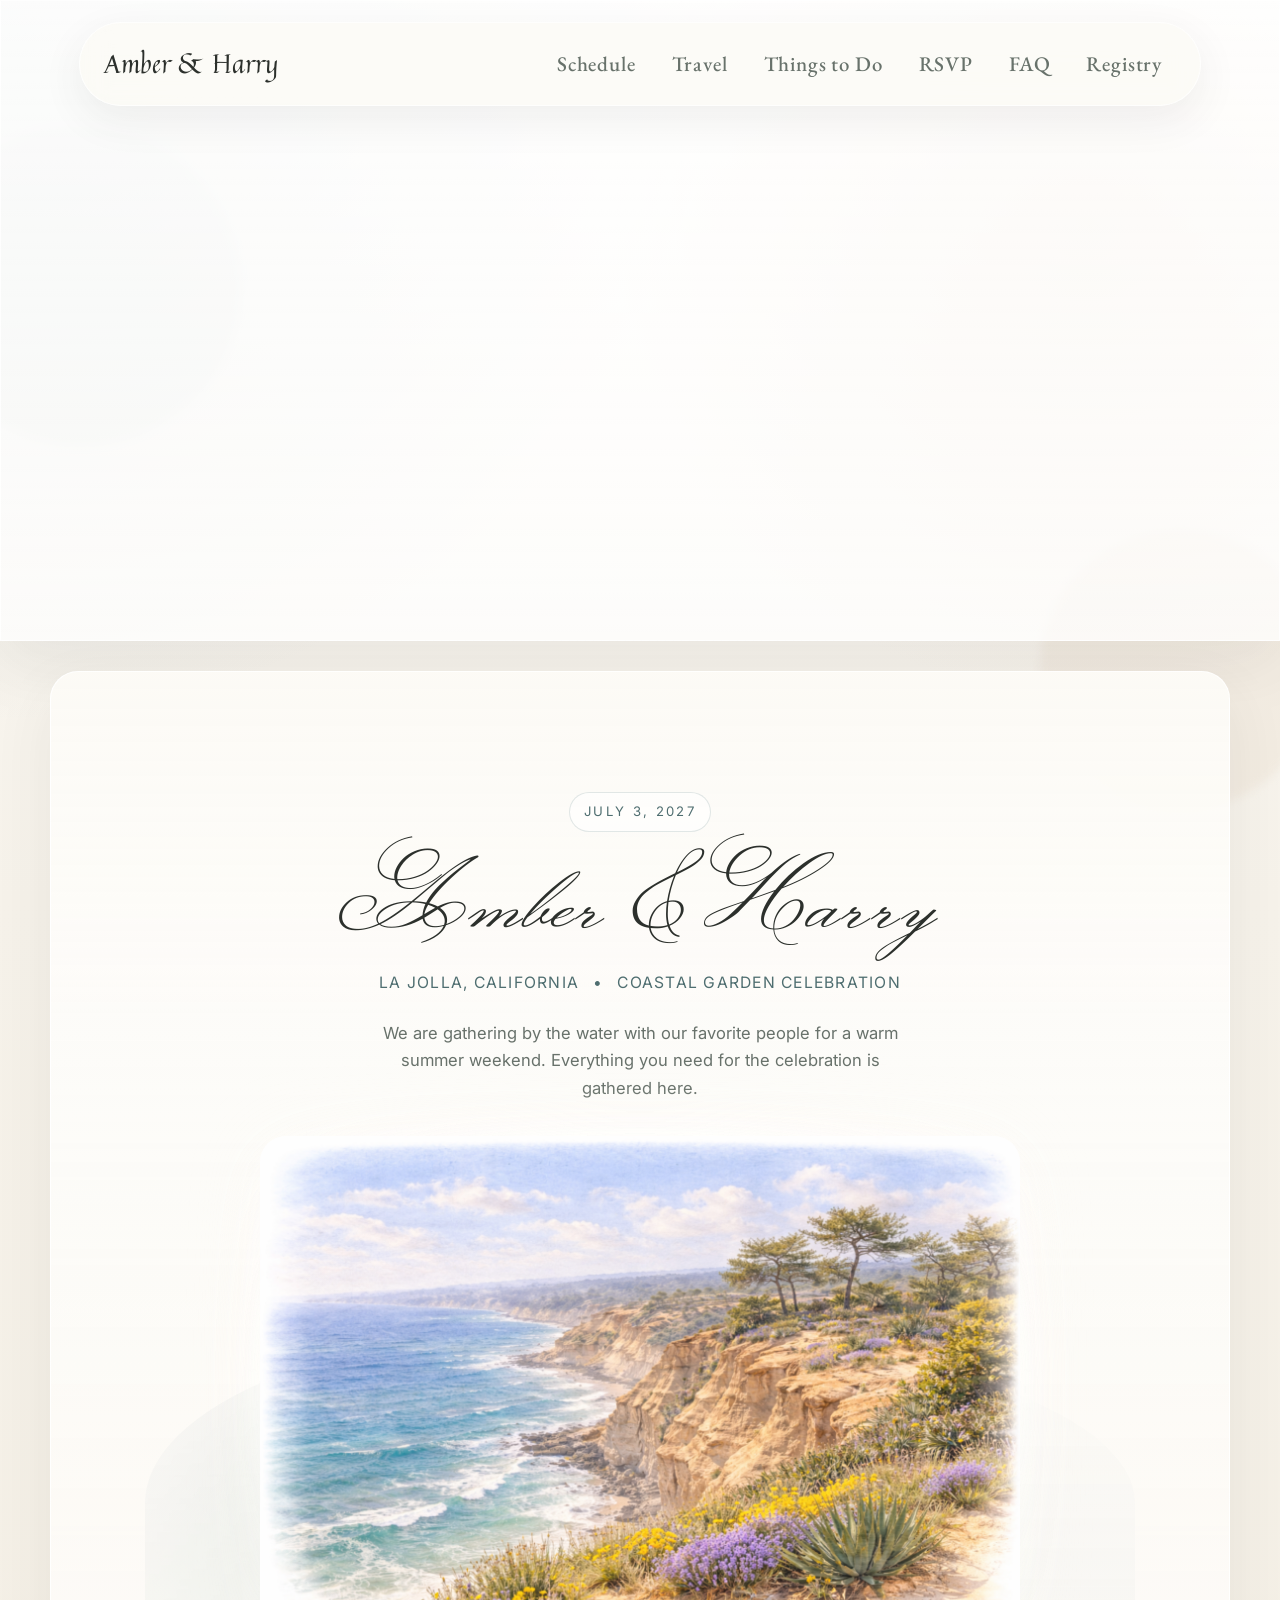
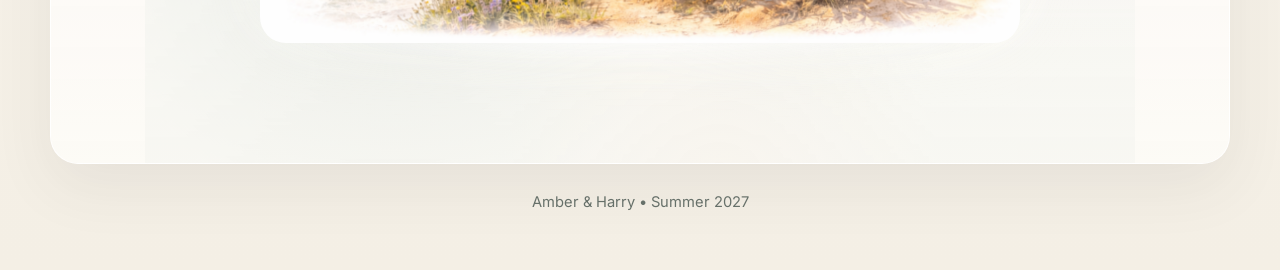
==== commit c659549c: "New style and fonts" ====
--- a/index.html
+++ b/index.html
@@ -6,7 +6,7 @@
     <title>Amber & Harry Wedding</title>
     <link rel="preconnect" href="https://fonts.googleapis.com">
     <link rel="preconnect" href="https://fonts.gstatic.com" crossorigin>
-    <link href="https://fonts.googleapis.com/css2?family=EB+Garamond:wght@500;600&family=Inter:wght@400;500;600;700&family=Playfair+Display:wght@600;700&family=Quintessential:wght@400&family=Monsieur+La+Doulaise:wght@400&display=swap" rel="stylesheet">
+    <link href="https://fonts.googleapis.com/css2?family=EB+Garamond:wght@500;600&family=Inter:wght@400;500;600;700&family=Carattere:wght@400&family=Playfair+Display:wght@600;700&family=Quintessential:wght@400&family=Monsieur+La+Doulaise:wght@400&family=Playfair:wght@400&display=swap" rel="stylesheet">
     <link rel="stylesheet" href="styles.css">
 </head>
 <body class="homepage">
@@ -24,7 +24,8 @@
                 <a href="schedule.html">Schedule</a>
                 <a href="travel.html">Travel</a>
                 <a href="things-to-do.html">Things to Do</a>
-                <!-- <a href="faq.html">FAQ</a> -->
+                <a href="rsvp.html">RSVP</a>
+                <a href="faq.html">FAQ</a>
                 <a href="registry.html">Registry</a>
             </div>
             <button class="nav-toggle" type="button" aria-label="Open navigation" aria-expanded="false" aria-controls="primary-menu-home">
@@ -36,7 +37,8 @@
                 <a href="schedule.html">Schedule</a>
                 <a href="travel.html">Travel</a>
                 <a href="things-to-do.html">Things to Do</a>
-                <!-- <a href="faq.html">FAQ</a> -->
+                <a href="rsvp.html">RSVP</a>
+                <a href="faq.html">FAQ</a>
                 <a href="registry.html">Registry</a>
             </div>
         </nav>
--- a/styles.css
+++ b/styles.css
@@ -76,12 +76,18 @@
 }
 
 h1,
-h2,
+h2 {
+    font-family: "Carattere", serif;
+    font-weight: 400;
+    letter-spacing: 0.02em;
+    line-height: 1.12;
+}
+
 h3,
 h4 {
-    font-family: "Quintessential", serif;
+    font-family: "Playfair", serif;
     font-weight: 400;
-    letter-spacing: 0.02em;
+    letter-spacing: 0;
     line-height: 1.12;
 }
 
@@ -775,6 +781,239 @@
     text-transform: uppercase;
 }
 
+.rsvp-shell {
+    display: grid;
+    gap: 24px;
+}
+
+.rsvp-panel {
+    padding: clamp(28px, 5vw, 42px);
+}
+
+.rsvp-panel button:disabled {
+    opacity: 0.72;
+    cursor: wait;
+}
+
+.rsvp-kicker {
+    display: inline-block;
+    margin-bottom: 12px;
+    color: var(--accent-deep);
+    font-size: 0.8rem;
+    font-weight: 600;
+    letter-spacing: 0.2em;
+    text-transform: uppercase;
+}
+
+.rsvp-intro {
+    text-align: center;
+    margin-bottom: 28px;
+}
+
+.rsvp-intro h2 {
+    font-size: clamp(2rem, 5vw, 3rem);
+    margin-bottom: 12px;
+}
+
+.rsvp-intro p {
+    max-width: 620px;
+    margin: 0 auto;
+}
+
+.rsvp-intro--compact {
+    margin-bottom: 12px;
+}
+
+.rsvp-step[hidden] {
+    display: none;
+}
+
+.rsvp-lookup-form {
+    display: grid;
+    gap: 18px;
+}
+
+.rsvp-lookup-grid,
+.rsvp-choice-grid {
+    display: grid;
+    grid-template-columns: repeat(2, minmax(0, 1fr));
+    gap: 16px;
+}
+
+.rsvp-field {
+    display: grid;
+    gap: 10px;
+    min-width: 0;
+    border: 0;
+    padding: 0;
+}
+
+.rsvp-field span,
+.rsvp-field legend,
+.rsvp-member-note,
+.rsvp-supporting {
+    color: var(--muted);
+    font-size: 0.82rem;
+    font-weight: 600;
+    letter-spacing: 0.08em;
+    text-transform: uppercase;
+}
+
+.rsvp-field legend {
+    margin-bottom: 10px;
+}
+
+.rsvp-field input,
+.rsvp-field select {
+    width: 100%;
+    min-height: 52px;
+    padding: 0 16px;
+    border: 1px solid rgba(79, 110, 112, 0.18);
+    border-radius: 18px;
+    background: rgba(255, 255, 255, 0.78);
+    color: var(--text);
+    font: inherit;
+}
+
+.rsvp-field input:focus,
+.rsvp-field select:focus {
+    outline: 2px solid rgba(79, 110, 112, 0.22);
+    outline-offset: 2px;
+}
+
+.rsvp-actions,
+.rsvp-confirm-actions,
+.rsvp-success-actions {
+    display: flex;
+    justify-content: center;
+    flex-wrap: wrap;
+    gap: 12px;
+}
+
+.rsvp-message {
+    min-height: 24px;
+    text-align: center;
+    font-size: 0.95rem;
+}
+
+.rsvp-message.is-error {
+    color: #8b5247;
+}
+
+.rsvp-message.is-success {
+    color: var(--accent-deep);
+}
+
+.rsvp-supporting {
+    display: inline-block;
+}
+
+.rsvp-confirm {
+    text-align: center;
+    display: grid;
+    gap: 14px;
+}
+
+.rsvp-confirm h2,
+.rsvp-success h2 {
+    font-size: clamp(2rem, 5vw, 3rem);
+}
+
+.rsvp-party-name {
+    color: var(--text);
+    font-size: clamp(1.6rem, 4vw, 2.4rem);
+    line-height: 1.15;
+}
+
+.rsvp-form {
+    display: grid;
+    gap: 22px;
+}
+
+.rsvp-members {
+    display: grid;
+}
+
+.rsvp-member {
+    padding: 24px 0;
+    border-top: 1px solid rgba(79, 110, 112, 0.12);
+}
+
+.rsvp-member:first-child {
+    padding-top: 0;
+    border-top: 0;
+}
+
+.rsvp-member:last-child {
+    padding-bottom: 0;
+}
+
+.rsvp-member-header {
+    margin-bottom: 18px;
+}
+
+.rsvp-member-header h3 {
+    font-size: clamp(1.8rem, 4vw, 2.5rem);
+    margin-bottom: 8px;
+}
+
+.rsvp-choice-set {
+    display: flex;
+    flex-wrap: wrap;
+    gap: 12px;
+}
+
+.rsvp-choice {
+    position: relative;
+}
+
+.rsvp-choice input {
+    position: absolute;
+    opacity: 0;
+    pointer-events: none;
+}
+
+.rsvp-choice span {
+    display: inline-flex;
+    align-items: center;
+    min-height: 46px;
+    padding: 0 16px;
+    border: 1px solid rgba(79, 110, 112, 0.16);
+    border-radius: 999px;
+    background: rgba(255, 255, 255, 0.62);
+    color: var(--text);
+    font-family: "EB Garamond", serif;
+    font-size: 1.05rem;
+    font-weight: 500;
+    cursor: pointer;
+    transition: border-color 180ms ease, background-color 180ms ease, color 180ms ease;
+}
+
+.rsvp-choice input:checked + span {
+    border-color: var(--accent-deep);
+    background: rgba(110, 139, 138, 0.12);
+    color: var(--text);
+}
+
+.rsvp-choice input:focus-visible + span {
+    outline: 2px solid rgba(79, 110, 112, 0.28);
+    outline-offset: 2px;
+}
+
+.rsvp-entree[hidden] {
+    display: none;
+}
+
+.rsvp-entree select {
+    font-family: "Inter", sans-serif;
+}
+
+.rsvp-success {
+    text-align: center;
+    display: grid;
+    gap: 14px;
+}
+
 .map-marker {
     position: relative;
     display: block;
@@ -965,7 +1204,7 @@
 }
 
 .faq-question {
-    font-size: 1.35rem;
+    font-size: 1.4rem;
 }
 
 .faq-toggle {
@@ -1135,4 +1374,17 @@
     .registry-card {
         padding: 24px 22px;
     }
-}
+
+    .rsvp-panel {
+        padding: 24px 22px;
+    }
+
+    .rsvp-lookup-grid,
+    .rsvp-choice-grid {
+        grid-template-columns: 1fr;
+    }
+
+    .rsvp-choice-set {
+        gap: 10px;
+    }
+}
